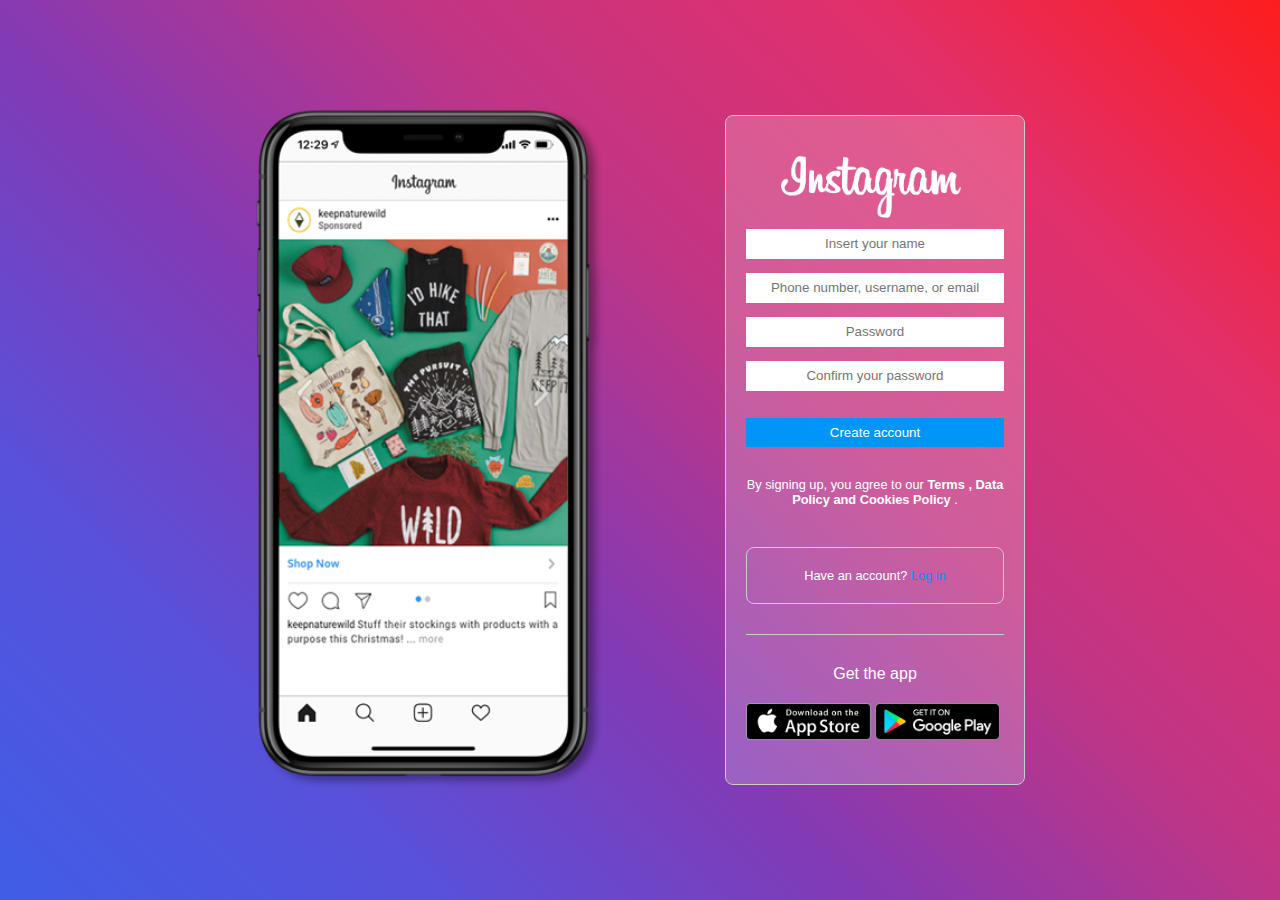
==== register.html @ 0c823309 "Construindo as paginas de login e cadastro" ====
<!DOCTYPE html>
<html lang="en">
<head>
  <meta charset="UTF-8">
  <meta http-equiv="X-UA-Compatible" content="IE=edge">
  <meta name="viewport" content="width=device-width, initial-scale=1.0">

  <link rel="stylesheet" href="style/style.css">

  <title>Instagram | Create Account</title>
</head>
<body>
  <main>
    <div class="banner">
      <img src="img/Daco_4987461.png" width="350px" class="instagram-phone" alt="Instagram mobile">
    </div>

    <div class="login">
      <img src="img/logo.png" class="logo" alt="Instagram">
      <form>
        <input type="text" name="name" id="name" placeholder="Insert your name">
        <input type="email" name="email" id="email" placeholder="Phone number, username, or email">
        <input type="password" name="password" id="password" placeholder="Password">
        <input type="password" name="password" id="password" placeholder="Confirm your password">
        <button type="submit">Create account</button>
      </form>

      <div class="bottom">
        <p class="terms">By signing up, you agree to our <strong>Terms , Data Policy and Cookies Policy</strong> .</p>

        <p class="have-account">Have an account? <a href="login.html">Log in</a></p>
      </div>

      <div class="get-the-app">
        <p class="get-app">Get the app</p>
        <div class="download">
          <a href="#" class="app-download"><img src="/img/apple-button.png" alt=""></a>
          <a href="#" class="app-download"><img src="/img/googleplay-button.png" alt=""></a>
        </div>
      </div>
    </div>
  </main>
</body>
</html>
---- style/style.css ----
* {
  margin: 0;
  padding: 0;
  box-sizing: border-box;
}

body {
  font-family: Arial, Helvetica, sans-serif;
  background-color: rgb(250, 250, 250);
  background: linear-gradient(45deg, #405de6, #5851db, #833ab4, #c13584, #e1306c, #fd1d1d) no-repeat;
}

main {
  display: flex;
  justify-content: center; /* alinhamento na horizontal */
  align-items: center; /* alinhamento na vertical */
  height: 100vh;
}

.logo {
  width: 180px;
  margin-left: 35px;
}

.login {
  width: 300px;
  border: 1px solid #ccc;

  padding: 40px 20px;
  margin-left:  120px;
  border-radius: 8px;

  box-shadow: inset 0 0 0 500px rgba(255, 255, 255, 0.2);
}

.login form input {
  width: 100%;
  height: 30px;

  margin: 7px 0;
  padding: 10px;
  
  text-align: center;
  border: none;

  outline: none;

  transition: 0.2s;
}

.login form input:focus {
  border-left: 7px solid #0095f6;
}

.login form button {
  background-color: #0095f6;
  color: #fff;

  margin: 20px 0;
  padding: 7px 10px;
  border: none;
  cursor: pointer;
  
  width: 100%;

  transition: 0.4s;
}

.login form button:hover {
  background-color: #e1306c;
}

/* Style of login.html */
.cta-singup p {
  margin-top: 10px;
  text-align: center;
  font-size: 0.9rem;
  color: white;
}

.cta-singup p a {
  text-decoration: none;
  color: #0095f6;
}

.cta-singup p a:hover {
  color: black
}

.get-the-app {
  border-top: 1px solid #ccc;
  margin-top: 15px;
}

.get-the-app .get-app {
  margin-top: 30px;
  color: white;
  text-align: center;
}

.get-the-app .download .app-download img {
  margin-top: 20px;
  width: 125px;
}

/* Style of register.html */
.bottom p {
  color: white;
  font-size: 0.8rem;
  text-align: center;
}

.bottom .terms {
  margin-top: 10px;
  margin-bottom: 40px;
}

.bottom .have-account {
  width: 100%;
  padding: 20px;
  border: 1px solid #ccc;
  border-radius: 8px;
  margin-bottom: 30px;
}

.bottom .have-account a {
  text-decoration: none;
  color: #0095f6;
}

.bottom .have-account a:hover {
  color: black;
}
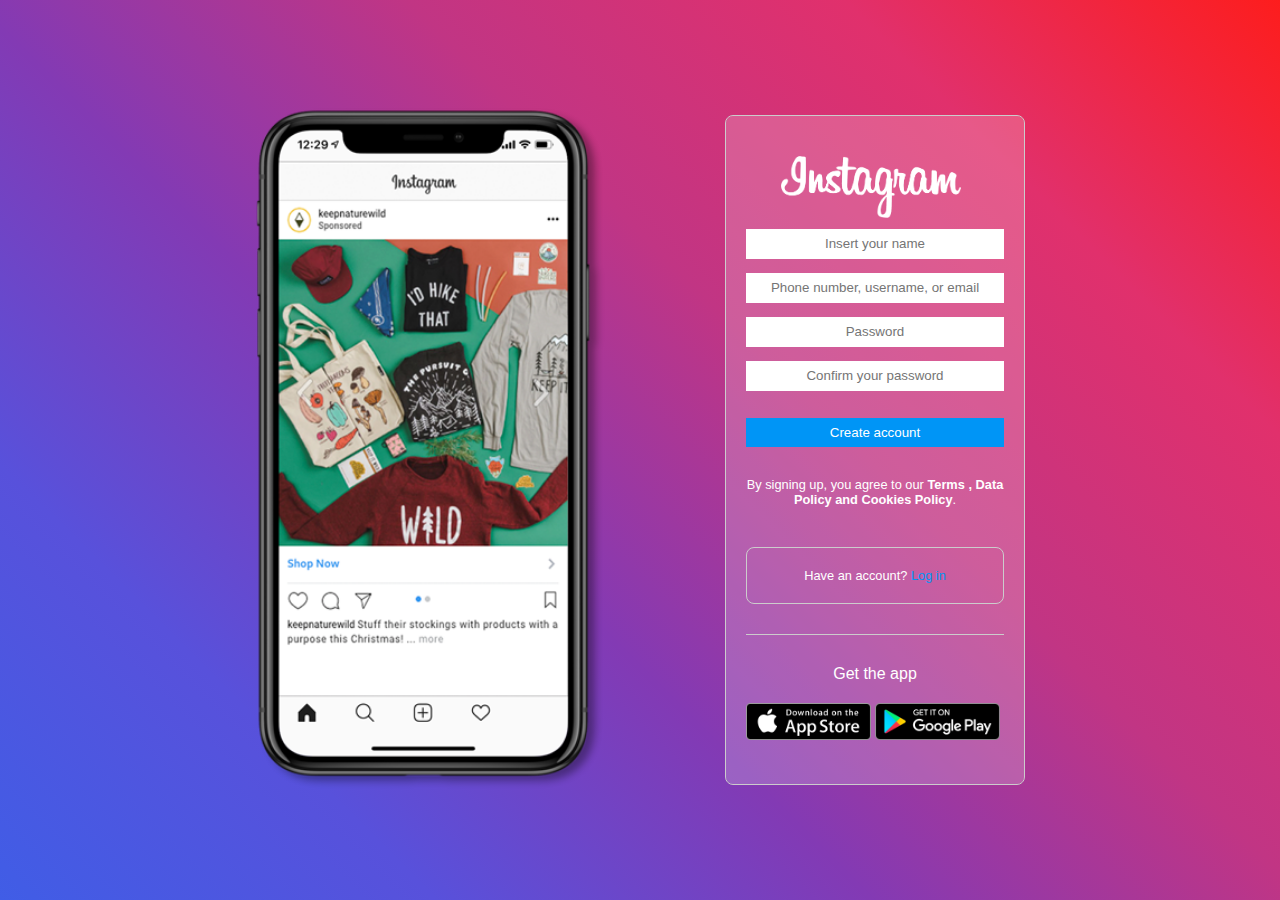
==== commit 88075d92: "Update register.html" ====
--- a/register.html
+++ b/register.html
@@ -26,9 +26,9 @@
       </form>
 
       <div class="bottom">
-        <p class="terms">By signing up, you agree to our <strong>Terms , Data Policy and Cookies Policy</strong> .</p>
+        <p class="terms">By signing up, you agree to our <strong>Terms , Data Policy and Cookies Policy</strong>.</p>
 
-        <p class="have-account">Have an account? <a href="login.html">Log in</a></p>
+        <p class="have-account">Have an account? <a href="index.html">Log in</a></p>
       </div>
 
       <div class="get-the-app">
@@ -41,4 +41,4 @@
     </div>
   </main>
 </body>
-</html>+</html>
